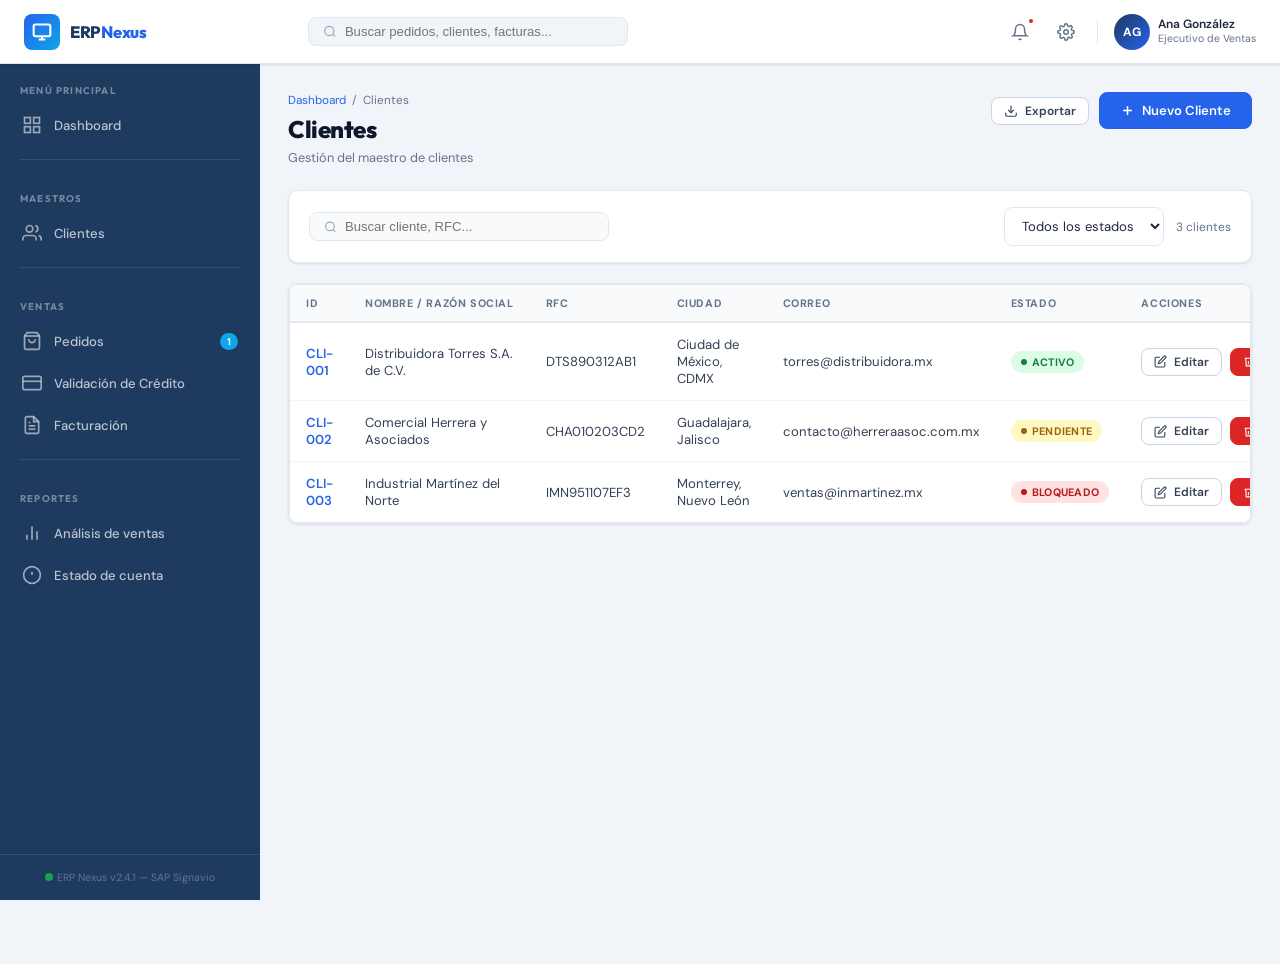
==== clientes.html @ 7e5f54ed "first commit" ====
<!DOCTYPE html>
<html lang="es">
<head>
  <meta charset="UTF-8">
  <meta name="viewport" content="width=device-width, initial-scale=1.0">
  <title>ERP Nexus — Clientes</title>
  <link rel="stylesheet" href="css/styles.css">
</head>
<body>

<div id="layout-wrapper">
  <!-- Navbar y Sidebar via components.js -->

  <main class="erp-content fade-in">

    <!-- ══════════════════════════════════════════
         LISTA DE CLIENTES
    ══════════════════════════════════════════ -->
    <div id="clientes-container">

      <div class="page-header">
        <div class="page-header-left">
          <div class="breadcrumb-trail">
            <a href="index.html">Dashboard</a> / <span>Clientes</span>
          </div>
          <h1 class="page-title">Clientes</h1>
          <p class="page-subtitle">Gestión del maestro de clientes</p>
        </div>
        <div style="display:flex; gap:10px; align-items:center">
          <button class="btn btn-secondary btn-sm">
            <svg width="14" height="14" viewBox="0 0 24 24" fill="none" stroke="currentColor" stroke-width="2">
              <path d="M21 15v4a2 2 0 0 1-2 2H5a2 2 0 0 1-2-2v-4"/><polyline points="7 10 12 15 17 10"/><line x1="12" y1="15" x2="12" y2="3"/>
            </svg>
            Exportar
          </button>
          <button class="btn btn-primary" onclick="mostrarFormNuevo()">
            <svg width="15" height="15" viewBox="0 0 24 24" fill="none" stroke="currentColor" stroke-width="2.5">
              <line x1="12" y1="5" x2="12" y2="19"/><line x1="5" y1="12" x2="19" y2="12"/>
            </svg>
            Nuevo Cliente
          </button>
        </div>
      </div>

      <!-- Filtros rápidos -->
      <div class="erp-card" style="margin-bottom:20px">
        <div class="erp-card-body" style="padding:16px 20px; display:flex; gap:12px; align-items:center; flex-wrap:wrap">
          <div style="flex:1; min-width:180px">
            <div class="navbar-search" style="max-width:300px; background:var(--neutral-50)">
              <svg width="14" height="14" viewBox="0 0 24 24" fill="none" stroke="#94a3b8" stroke-width="2">
                <circle cx="11" cy="11" r="8"/><line x1="21" y1="21" x2="16.65" y2="16.65"/>
              </svg>
              <input type="text" placeholder="Buscar cliente, RFC..." id="buscar-cliente" oninput="filtrarClientes()">
            </div>
          </div>
          <select class="form-select" style="width:auto; min-width:140px" id="filtro-estado-cli" onchange="filtrarClientes()">
            <option value="">Todos los estados</option>
            <option value="activo">Activo</option>
            <option value="pendiente">Pendiente</option>
            <option value="bloqueado">Bloqueado</option>
          </select>
          <div style="margin-left:auto; display:flex; gap:8px; align-items:center">
            <span class="text-muted text-sm" id="cli-count">3 clientes</span>
          </div>
        </div>
      </div>

      <!-- Tabla de clientes -->
      <div class="erp-card">
        <div class="erp-table-wrapper">
          <table class="erp-table">
            <thead>
              <tr>
                <th>ID</th>
                <th>Nombre / Razón Social</th>
                <th>RFC</th>
                <th>Ciudad</th>
                <th>Correo</th>
                <th>Estado</th>
                <th>Acciones</th>
              </tr>
            </thead>
            <tbody id="clientes-tbody">
              <!-- Dinámico -->
            </tbody>
          </table>
        </div>
      </div>
    </div>

    <!-- ══════════════════════════════════════════
         FORMULARIO CLIENTE (oculto por defecto)
    ══════════════════════════════════════════ -->
    <div id="form-container" style="display:none">

      <div class="page-header">
        <div class="page-header-left">
          <div class="breadcrumb-trail">
            <a href="index.html">Dashboard</a> /
            <a href="#" onclick="ocultarForm()">Clientes</a> /
            <span id="form-cliente-titulo">Nuevo Cliente</span>
          </div>
          <h1 class="page-title" id="form-cliente-titulo-h1">Nuevo Cliente</h1>
        </div>
        <button class="btn btn-secondary" onclick="ocultarForm()">
          <svg width="14" height="14" viewBox="0 0 24 24" fill="none" stroke="currentColor" stroke-width="2">
            <line x1="19" y1="12" x2="5" y2="12"/><polyline points="12 19 5 12 12 5"/>
          </svg>
          Volver a lista
        </button>
      </div>

      <form id="form-cliente" novalidate>

        <!-- Tabs -->
        <div data-tab-group>
          <div class="erp-tabs">
            <button type="button" class="erp-tab active" data-tab-target="tab-general">
              <svg width="14" height="14" viewBox="0 0 24 24" fill="none" stroke="currentColor" stroke-width="2">
                <path d="M20 21v-2a4 4 0 0 0-4-4H8a4 4 0 0 0-4 4v2"/><circle cx="12" cy="7" r="4"/>
              </svg>
              Datos Generales
            </button>
            <button type="button" class="erp-tab" data-tab-target="tab-pago">
              <svg width="14" height="14" viewBox="0 0 24 24" fill="none" stroke="currentColor" stroke-width="2">
                <rect x="1" y="4" width="22" height="16" rx="2"/><line x1="1" y1="10" x2="23" y2="10"/>
              </svg>
              Datos de Pago
            </button>
            <button type="button" class="erp-tab" data-tab-target="tab-envio">
              <svg width="14" height="14" viewBox="0 0 24 24" fill="none" stroke="currentColor" stroke-width="2">
                <rect x="1" y="3" width="15" height="13"/><polygon points="16 8 20 8 23 11 23 16 16 16 16 8"/>
                <circle cx="5.5" cy="18.5" r="2.5"/><circle cx="18.5" cy="18.5" r="2.5"/>
              </svg>
              Datos de Envío
            </button>
          </div>

          <!-- Tab 1: Datos Generales -->
          <div id="tab-general" class="tab-content active">
            <div class="erp-card">
              <div class="erp-card-header">
                <div class="erp-card-title">
                  <div class="card-icon" style="background:var(--primary-light)">
                    <svg width="15" height="15" viewBox="0 0 24 24" fill="none" stroke="var(--primary-mid)" stroke-width="2">
                      <path d="M20 21v-2a4 4 0 0 0-4-4H8a4 4 0 0 0-4 4v2"/><circle cx="12" cy="7" r="4"/>
                    </svg>
                  </div>
                  Información General
                </div>
                <!-- Badge de estado del cliente (sólo lectura) -->
                <div style="display:flex; align-items:center; gap:10px">
                  <span class="text-muted text-sm">Estado del cliente:</span>
                  <span id="cli-estado-badge"><span class="badge badge-pendiente">Pendiente</span></span>
                </div>
              </div>
              <div class="erp-card-body">

                <div class="form-section">
                  <div class="form-section-title">Identificación</div>
                  <div class="form-grid form-grid-4">
                    <div class="form-group">
                      <label>ID Cliente</label>
                      <input type="text" id="cli-id" class="form-control" readonly>
                      <input type="hidden" id="cli-estado" value="pendiente">
                    </div>
                    <div class="form-group col-span-2">
                      <label>Nombre / Razón Social <span class="required">*</span></label>
                      <input type="text" id="cli-nombre" class="form-control" required placeholder="Ej. Distribuidora Torres S.A. de C.V.">
                      <div class="invalid-feedback">Campo obligatorio</div>
                    </div>
                    <div class="form-group">
                      <label>RFC <span class="required">*</span></label>
                      <input type="text" id="cli-rfc" class="form-control" required placeholder="Ej. DTS890312AB1" maxlength="13" style="text-transform:uppercase">
                      <div class="invalid-feedback">RFC inválido</div>
                    </div>
                  </div>
                </div>

                <div class="form-section">
                  <div class="form-section-title">Contacto</div>
                  <div class="form-grid form-grid-3">
                    <div class="form-group">
                      <label>Correo electrónico <span class="required">*</span></label>
                      <input type="email" id="cli-email" class="form-control" required placeholder="contacto@empresa.com">
                      <div class="invalid-feedback">Correo inválido</div>
                    </div>
                    <div class="form-group">
                      <label>Teléfono</label>
                      <input type="tel" id="cli-tel" class="form-control" placeholder="55 1234 5678">
                    </div>
                    <div class="form-group">
                      <label>País</label>
                      <select id="cli-pais" class="form-select">
                        <option value="México">México</option>
                        <option value="Estados Unidos">Estados Unidos</option>
                        <option value="Canadá">Canadá</option>
                      </select>
                    </div>
                  </div>
                </div>

                <div class="form-section">
                  <div class="form-section-title">Dirección fiscal</div>
                  <div class="form-grid form-grid-4">
                    <div class="form-group col-span-2">
                      <label>Calle y número <span class="required">*</span></label>
                      <input type="text" id="cli-direccion" class="form-control" required placeholder="Av. Insurgentes Sur 1234">
                    </div>
                    <div class="form-group">
                      <label>Ciudad <span class="required">*</span></label>
                      <input type="text" id="cli-ciudad" class="form-control" required placeholder="Ciudad de México">
                    </div>
                    <div class="form-group">
                      <label>Estado</label>
                      <input type="text" id="cli-estado-dir" class="form-control" placeholder="CDMX">
                    </div>
                    <div class="form-group">
                      <label>Código Postal</label>
                      <input type="text" id="cli-cp" class="form-control" placeholder="03810" maxlength="5">
                    </div>
                  </div>
                </div>

                <!-- Campo estado del cliente readonly con nota informativa -->
                <div class="alert alert-info">
                  <svg width="16" height="16" viewBox="0 0 24 24" fill="none" stroke="currentColor" stroke-width="2" style="flex-shrink:0">
                    <circle cx="12" cy="12" r="10"/><line x1="12" y1="8" x2="12" y2="12"/><line x1="12" y1="16" x2="12.01" y2="16"/>
                  </svg>
                  El <strong>Estado del cliente</strong> es asignado automáticamente por el sistema y no puede modificarse manualmente.
                  Los estados posibles son: <strong>Activo</strong>, <strong>Pendiente</strong> y <strong>Bloqueado</strong>.
                </div>

              </div>
              <div class="erp-card-footer">
                <button type="button" class="btn btn-secondary" onclick="ocultarForm()">
                  <svg width="14" height="14" viewBox="0 0 24 24" fill="none" stroke="currentColor" stroke-width="2">
                    <line x1="18" y1="6" x2="6" y2="18"/><line x1="6" y1="6" x2="18" y2="18"/>
                  </svg>
                  Cancelar
                </button>
                <button type="button" class="btn btn-primary" onclick="guardarCliente()">
                  <svg width="14" height="14" viewBox="0 0 24 24" fill="none" stroke="currentColor" stroke-width="2">
                    <path d="M19 21H5a2 2 0 0 1-2-2V5a2 2 0 0 1 2-2h11l5 5v11a2 2 0 0 1-2 2z"/>
                    <polyline points="17 21 17 13 7 13 7 21"/><polyline points="7 3 7 8 15 8"/>
                  </svg>
                  Guardar
                </button>
              </div>
            </div>
          </div>

          <!-- Tab 2: Datos de Pago -->
          <div id="tab-pago" class="tab-content">
            <div class="erp-card">
              <div class="erp-card-header">
                <div class="erp-card-title">
                  <div class="card-icon" style="background:#dbeafe">
                    <svg width="15" height="15" viewBox="0 0 24 24" fill="none" stroke="var(--primary-mid)" stroke-width="2">
                      <rect x="1" y="4" width="22" height="16" rx="2"/><line x1="1" y1="10" x2="23" y2="10"/>
                    </svg>
                  </div>
                  Información de Pago
                </div>
              </div>
              <div class="erp-card-body">
                <div class="form-section">
                  <div class="form-section-title">Método de pago</div>
                  <div class="form-grid form-grid-3">
                    <div class="form-group">
                      <label>Método de pago</label>
                      <select id="cli-metodo" class="form-select">
                        <option value="">-- Seleccionar --</option>
                        <option value="Transferencia bancaria">Transferencia bancaria</option>
                        <option value="Cheque">Cheque</option>
                        <option value="Efectivo">Efectivo</option>
                        <option value="Domiciliación">Domiciliación</option>
                        <option value="Tarjeta de crédito">Tarjeta de crédito</option>
                      </select>
                    </div>
                    <div class="form-group">
                      <label>Condiciones de pago</label>
                      <select id="cli-condpago" class="form-select">
                        <option value="">-- Seleccionar --</option>
                        <option value="Contado">Contado</option>
                        <option value="15 días neto">15 días neto</option>
                        <option value="30 días neto">30 días neto</option>
                        <option value="45 días neto">45 días neto</option>
                        <option value="60 días neto">60 días neto</option>
                      </select>
                    </div>
                    <div class="form-group">
                      <label>Moneda</label>
                      <select id="cli-moneda" class="form-select">
                        <option value="MXN">MXN — Peso Mexicano</option>
                        <option value="USD">USD — Dólar Americano</option>
                        <option value="EUR">EUR — Euro</option>
                      </select>
                    </div>
                  </div>
                </div>
                <div class="form-section">
                  <div class="form-section-title">Datos bancarios</div>
                  <div class="form-grid form-grid-3">
                    <div class="form-group">
                      <label>Banco</label>
                      <select id="cli-banco" class="form-select">
                        <option value="">-- Seleccionar banco --</option>
                        <option value="BBVA México">BBVA México</option>
                        <option value="Santander">Santander</option>
                        <option value="Banamex">Banamex</option>
                        <option value="Banorte">Banorte</option>
                        <option value="HSBC">HSBC</option>
                        <option value="Inbursa">Inbursa</option>
                      </select>
                    </div>
                    <div class="form-group">
                      <label>Número de cuenta</label>
                      <input type="text" id="cli-cuenta" class="form-control" placeholder="0411234567" maxlength="18">
                    </div>
                    <div class="form-group">
                      <label>CLABE interbancaria</label>
                      <input type="text" id="cli-clabe" class="form-control" placeholder="012180004112345678" maxlength="18">
                    </div>
                  </div>
                </div>
              </div>
              <div class="erp-card-footer">
                <button type="button" class="btn btn-secondary" onclick="ocultarForm()">Cancelar</button>
                <button type="button" class="btn btn-primary" onclick="guardarCliente()">
                  <svg width="14" height="14" viewBox="0 0 24 24" fill="none" stroke="currentColor" stroke-width="2">
                    <path d="M19 21H5a2 2 0 0 1-2-2V5a2 2 0 0 1 2-2h11l5 5v11a2 2 0 0 1-2 2z"/>
                    <polyline points="17 21 17 13 7 13 7 21"/><polyline points="7 3 7 8 15 8"/>
                  </svg>
                  Guardar
                </button>
              </div>
            </div>
          </div>

          <!-- Tab 3: Datos de Envío -->
          <div id="tab-envio" class="tab-content">
            <div class="erp-card">
              <div class="erp-card-header">
                <div class="erp-card-title">
                  <div class="card-icon" style="background:#ccfbf1">
                    <svg width="15" height="15" viewBox="0 0 24 24" fill="none" stroke="var(--accent-teal)" stroke-width="2">
                      <rect x="1" y="3" width="15" height="13"/><polygon points="16 8 20 8 23 11 23 16 16 16 16 8"/>
                      <circle cx="5.5" cy="18.5" r="2.5"/><circle cx="18.5" cy="18.5" r="2.5"/>
                    </svg>
                  </div>
                  Información de Envío y Entrega
                </div>
              </div>
              <div class="erp-card-body">
                <div class="form-section">
                  <div class="form-section-title">Dirección de entrega</div>
                  <div class="form-grid form-grid-3">
                    <div class="form-group col-span-3">
                      <label>Dirección de envío</label>
                      <input type="text" id="cli-dir-envio" class="form-control" placeholder="Av. Insurgentes Sur 1234, Piso 3">
                    </div>
                    <div class="form-group">
                      <label>Contacto de entrega</label>
                      <input type="text" id="cli-contacto-envio" class="form-control" placeholder="Nombre del responsable">
                    </div>
                    <div class="form-group">
                      <label>Teléfono de entrega</label>
                      <input type="tel" id="cli-tel-envio" class="form-control" placeholder="55 9876 5432">
                    </div>
                    <div class="form-group">
                      <label>Horario de entrega</label>
                      <input type="text" id="cli-horario" class="form-control" placeholder="09:00 – 18:00">
                    </div>
                    <div class="form-group col-span-3">
                      <label>Observaciones especiales</label>
                      <textarea id="cli-obs" class="form-control" rows="3" placeholder="Instrucciones de acceso, restricciones, etc."></textarea>
                    </div>
                  </div>
                </div>
              </div>
              <div class="erp-card-footer">
                <button type="button" class="btn btn-secondary" onclick="ocultarForm()">Cancelar</button>
                <button type="button" class="btn btn-primary" onclick="guardarCliente()">
                  <svg width="14" height="14" viewBox="0 0 24 24" fill="none" stroke="currentColor" stroke-width="2">
                    <path d="M19 21H5a2 2 0 0 1-2-2V5a2 2 0 0 1 2-2h11l5 5v11a2 2 0 0 1-2 2z"/>
                    <polyline points="17 21 17 13 7 13 7 21"/><polyline points="7 3 7 8 15 8"/>
                  </svg>
                  Guardar
                </button>
              </div>
            </div>
          </div>
        </div><!-- /tab-group -->

      </form>
    </div>

  </main>
</div>

<!-- ══════════════════════════════════════
     MODAL: Confirmar eliminación
══════════════════════════════════════ -->
<div id="modal-eliminar-cliente" class="modal-overlay">
  <div class="modal-box">
    <div class="modal-header">
      <div class="modal-icon modal-icon-danger">🗑️</div>
      <div>
        <div class="modal-title">Eliminar cliente</div>
        <div class="modal-subtitle">Esta acción no se puede deshacer</div>
      </div>
    </div>
    <div class="modal-body">
      ¿Estás seguro de que deseas eliminar este cliente? Se perderán todos sus datos.
    </div>
    <div class="modal-footer">
      <button class="btn btn-secondary" onclick="closeModal('modal-eliminar-cliente')">Cancelar</button>
      <button class="btn btn-danger" onclick="ejecutarEliminarCliente()">Eliminar</button>
    </div>
  </div>
</div>

<script src="js/app.js"></script>
<script src="js/components.js"></script>
<script>
  let clienteParaEliminar = null;

  function mostrarFormNuevo() {
    ERP.clienteActivo = null;
    ERP.modoEdicion = false;
    limpiarFormCliente();
    document.getElementById('clientes-container').style.display = 'none';
    document.getElementById('form-container').style.display = '';
    document.getElementById('form-cliente-titulo').textContent = 'Nuevo Cliente';
    document.getElementById('form-cliente-titulo-h1').textContent = 'Nuevo Cliente';
    // Asignar ID nuevo
    const idEl = document.getElementById('cli-id');
    if (idEl) idEl.value = genFolio('CLI', ERP.clientes, 'id');
  }

  function ocultarForm() {
    document.getElementById('form-container').style.display = 'none';
    document.getElementById('clientes-container').style.display = '';
    renderTablaClientes();
  }

  // Override: editarCliente abre el form local
  const _editarClienteOrig = editarCliente;
  window.editarCliente = function(id) {
    const c = ERP.clientes.find(x => x.id === id);
    if (!c) return;
    ERP.clienteActivo = c;
    ERP.modoEdicion = true;
    llenarFormCliente(c);
    document.getElementById('clientes-container').style.display = 'none';
    document.getElementById('form-container').style.display = '';
    document.getElementById('form-cliente-titulo').textContent = 'Editar: ' + c.nombre.split(' ')[0];
    document.getElementById('form-cliente-titulo-h1').textContent = 'Editar Cliente';
  };

  function confirmarEliminarCliente(id) {
    clienteParaEliminar = id;
    openModal('modal-eliminar-cliente');
  }

  function ejecutarEliminarCliente() {
    ERP.clientes = ERP.clientes.filter(c => c.id !== clienteParaEliminar);
    saveState();
    closeModal('modal-eliminar-cliente');
    renderTablaClientes();
    mostrarToast('Cliente eliminado', 'danger');
  }

  function filtrarClientes() {
    const query  = document.getElementById('buscar-cliente')?.value.toLowerCase() || '';
    const estado = document.getElementById('filtro-estado-cli')?.value || '';
    const rows   = document.querySelectorAll('#clientes-tbody tr');
    let count = 0;
    rows.forEach(row => {
      const txt = row.textContent.toLowerCase();
      const visible = (!query || txt.includes(query)) &&
                      (!estado || txt.includes(estado));
      row.style.display = visible ? '' : 'none';
      if (visible) count++;
    });
    const counter = document.getElementById('cli-count');
    if (counter) counter.textContent = `${count} cliente${count !== 1 ? 's' : ''}`;
  }

  // Guardar también actualiza el formulario
  const _guardarClienteOrig = guardarCliente;
  window.guardarCliente = function() {
    _guardarClienteOrig();
    // Mostrar lista después de guardar
    setTimeout(ocultarForm, 200);
  };

  // Verificar si hay un cliente para cargar
  document.addEventListener('DOMContentLoaded', () => {
    const id = sessionStorage.getItem('erp_cliente_editar');
    if (id) {
      sessionStorage.removeItem('erp_cliente_editar');
      window.editarCliente(id);
    }
    const params = new URLSearchParams(window.location.search);
    if (params.get('mode') === 'new') mostrarFormNuevo();
  });
</script>
</body>
</html>
---- css/styles.css ----
/* ============================================================
   ERP NEXUS — Hoja de estilos principal
   Paleta: Azul índigo profundo + blancos + grises platinum
   Fuentes: Outfit (display) + DM Sans (body)
   ============================================================ */

@import url('https://fonts.googleapis.com/css2?family=Outfit:wght@300;400;500;600;700;800&family=DM+Sans:ital,wght@0,300;0,400;0,500;0,600;1,400&display=swap');

/* ── Variables globales ── */
:root {
  --primary:        #1E3A5F;   /* Azul marino profundo */
  --primary-mid:    #2563EB;   /* Azul eléctrico */
  --primary-light:  #EFF6FF;   /* Azul hielo */
  --accent:         #0EA5E9;   /* Cian brillante */
  --accent-teal:    #0D9488;   /* Verde-teal acciones */
  --success:        #16A34A;
  --warning:        #D97706;
  --danger:         #DC2626;
  --neutral-50:     #F8FAFC;
  --neutral-100:    #F1F5F9;
  --neutral-200:    #E2E8F0;
  --neutral-300:    #CBD5E1;
  --neutral-400:    #94A3B8;
  --neutral-500:    #64748B;
  --neutral-600:    #475569;
  --neutral-700:    #334155;
  --neutral-800:    #1E293B;
  --neutral-900:    #0F172A;
  --sidebar-width:  260px;
  --navbar-height:  64px;
  --border-radius:  10px;
  --shadow-sm:      0 1px 3px rgba(0,0,0,.08), 0 1px 2px rgba(0,0,0,.05);
  --shadow-md:      0 4px 16px rgba(30,58,95,.10);
  --shadow-lg:      0 10px 40px rgba(30,58,95,.16);
  --transition:     all .2s cubic-bezier(.4,0,.2,1);
}

/* ── Reset / Base ── */
*, *::before, *::after { box-sizing: border-box; margin: 0; padding: 0; }

html { font-size: 15px; scroll-behavior: smooth; }

body {
  font-family: 'DM Sans', sans-serif;
  background: var(--neutral-100);
  color: var(--neutral-800);
  min-height: 100vh;
  overflow-x: hidden;
}

/* ── Tipografía ── */
h1,h2,h3,h4,h5,h6 { font-family: 'Outfit', sans-serif; font-weight: 600; line-height: 1.3; }
.display-font { font-family: 'Outfit', sans-serif; }

/* ══════════════════════════════════════
   LAYOUT: SIDEBAR + NAVBAR + CONTENT
══════════════════════════════════════ */

/* Navbar superior */
.erp-navbar {
  position: fixed;
  top: 0; left: 0; right: 0;
  height: var(--navbar-height);
  background: #fff;
  border-bottom: 1px solid var(--neutral-200);
  display: flex;
  align-items: center;
  padding: 0 24px;
  z-index: 1000;
  box-shadow: var(--shadow-sm);
}

.erp-navbar .brand {
  display: flex;
  align-items: center;
  gap: 10px;
  width: var(--sidebar-width);
  flex-shrink: 0;
}

.erp-navbar .brand-icon {
  width: 36px; height: 36px;
  background: linear-gradient(135deg, var(--primary-mid), var(--accent));
  border-radius: 8px;
  display: flex; align-items: center; justify-content: center;
  color: #fff;
  font-size: 18px;
}

.erp-navbar .brand-name {
  font-family: 'Outfit', sans-serif;
  font-weight: 800;
  font-size: 1.1rem;
  color: var(--primary);
  letter-spacing: -.3px;
}

.erp-navbar .brand-name span { color: var(--primary-mid); }

.navbar-center {
  flex: 1;
  display: flex;
  align-items: center;
  gap: 8px;
  padding: 0 24px;
}

.navbar-search {
  display: flex;
  align-items: center;
  background: var(--neutral-100);
  border: 1px solid var(--neutral-200);
  border-radius: 8px;
  padding: 6px 14px;
  gap: 8px;
  max-width: 320px;
  width: 100%;
  transition: var(--transition);
}

.navbar-search:focus-within {
  border-color: var(--primary-mid);
  background: #fff;
  box-shadow: 0 0 0 3px rgba(37,99,235,.1);
}

.navbar-search input {
  border: none; background: transparent; outline: none;
  font-size: .875rem; color: var(--neutral-700);
  width: 100%;
}

.navbar-right {
  display: flex;
  align-items: center;
  gap: 8px;
  margin-left: auto;
}

.nav-icon-btn {
  width: 38px; height: 38px;
  border: none; background: transparent;
  border-radius: 8px;
  display: flex; align-items: center; justify-content: center;
  color: var(--neutral-500);
  cursor: pointer;
  transition: var(--transition);
  position: relative;
}
.nav-icon-btn:hover { background: var(--neutral-100); color: var(--primary-mid); }

.nav-badge {
  position: absolute;
  top: 4px; right: 4px;
  width: 8px; height: 8px;
  background: var(--danger);
  border-radius: 50%;
  border: 2px solid #fff;
}

.user-avatar {
  width: 36px; height: 36px;
  background: linear-gradient(135deg, var(--primary), var(--primary-mid));
  border-radius: 50%;
  display: flex; align-items: center; justify-content: center;
  color: #fff;
  font-weight: 700;
  font-size: .8rem;
  cursor: pointer;
  margin-left: 4px;
}

.user-info { display: flex; flex-direction: column; line-height: 1.3; }
.user-info .user-name { font-weight: 600; font-size: .8rem; color: var(--neutral-800); }
.user-info .user-role { font-size: .7rem; color: var(--neutral-500); }

/* Sidebar */
.erp-sidebar {
  position: fixed;
  top: var(--navbar-height);
  left: 0;
  width: var(--sidebar-width);
  height: calc(100vh - var(--navbar-height));
  background: var(--primary);
  overflow-y: auto;
  overflow-x: hidden;
  z-index: 900;
  transition: var(--transition);
  display: flex;
  flex-direction: column;
}

.erp-sidebar::-webkit-scrollbar { width: 4px; }
.erp-sidebar::-webkit-scrollbar-track { background: transparent; }
.erp-sidebar::-webkit-scrollbar-thumb { background: rgba(255,255,255,.2); border-radius: 2px; }

.sidebar-section-title {
  font-family: 'Outfit', sans-serif;
  font-size: .65rem;
  font-weight: 700;
  text-transform: uppercase;
  letter-spacing: 1.2px;
  color: rgba(255,255,255,.4);
  padding: 20px 20px 8px;
}

.sidebar-nav { list-style: none; padding: 0 10px; }

.sidebar-nav li a {
  display: flex;
  align-items: center;
  gap: 12px;
  padding: 10px 12px;
  border-radius: 8px;
  color: rgba(255,255,255,.7);
  text-decoration: none;
  font-size: .875rem;
  font-weight: 500;
  transition: var(--transition);
  margin-bottom: 2px;
}

.sidebar-nav li a:hover {
  background: rgba(255,255,255,.1);
  color: #fff;
}

.sidebar-nav li a.active {
  background: rgba(255,255,255,.15);
  color: #fff;
  font-weight: 600;
}

.sidebar-nav li a .nav-icon {
  width: 20px; height: 20px;
  opacity: .8;
  flex-shrink: 0;
}

.sidebar-nav li a.active .nav-icon { opacity: 1; }

.sidebar-badge {
  margin-left: auto;
  background: var(--accent);
  color: #fff;
  font-size: .65rem;
  font-weight: 700;
  padding: 2px 7px;
  border-radius: 20px;
}

.sidebar-divider {
  height: 1px;
  background: rgba(255,255,255,.1);
  margin: 12px 20px;
}

.sidebar-footer {
  margin-top: auto;
  padding: 16px;
  border-top: 1px solid rgba(255,255,255,.1);
}

.sidebar-footer .version {
  font-size: .7rem;
  color: rgba(255,255,255,.3);
  text-align: center;
}

/* Contenido principal */
.erp-content {
  margin-left: var(--sidebar-width);
  margin-top: var(--navbar-height);
  min-height: calc(100vh - var(--navbar-height));
  padding: 28px;
  transition: var(--transition);
}

/* ══════════════════════════════════════
   COMPONENTES: CARDS
══════════════════════════════════════ */

.erp-card {
  background: #fff;
  border-radius: var(--border-radius);
  box-shadow: var(--shadow-sm);
  border: 1px solid var(--neutral-200);
  overflow: hidden;
}

.erp-card-header {
  padding: 18px 24px;
  border-bottom: 1px solid var(--neutral-100);
  display: flex;
  align-items: center;
  justify-content: space-between;
  gap: 12px;
}

.erp-card-title {
  font-family: 'Outfit', sans-serif;
  font-size: 1rem;
  font-weight: 700;
  color: var(--neutral-800);
  display: flex;
  align-items: center;
  gap: 10px;
}

.erp-card-title .card-icon {
  width: 32px; height: 32px;
  border-radius: 8px;
  display: flex; align-items: center; justify-content: center;
  font-size: 15px;
}

.erp-card-body { padding: 24px; }
.erp-card-footer {
  padding: 16px 24px;
  border-top: 1px solid var(--neutral-100);
  display: flex;
  align-items: center;
  justify-content: flex-end;
  gap: 10px;
  background: var(--neutral-50);
}

/* ══════════════════════════════════════
   COMPONENTES: PAGE HEADER
══════════════════════════════════════ */

.page-header {
  margin-bottom: 24px;
  display: flex;
  align-items: flex-start;
  justify-content: space-between;
  gap: 16px;
  flex-wrap: wrap;
}

.page-header-left .breadcrumb-trail {
  display: flex;
  align-items: center;
  gap: 6px;
  font-size: .78rem;
  color: var(--neutral-500);
  margin-bottom: 6px;
}

.page-header-left .breadcrumb-trail a {
  color: var(--primary-mid);
  text-decoration: none;
}

.page-header-left .breadcrumb-trail a:hover { text-decoration: underline; }

.page-title {
  font-family: 'Outfit', sans-serif;
  font-size: 1.6rem;
  font-weight: 800;
  color: var(--neutral-900);
  letter-spacing: -.5px;
}

.page-subtitle {
  font-size: .85rem;
  color: var(--neutral-500);
  margin-top: 4px;
}

/* ══════════════════════════════════════
   COMPONENTES: FORMULARIOS
══════════════════════════════════════ */

.form-section {
  margin-bottom: 28px;
}

.form-section-title {
  font-family: 'Outfit', sans-serif;
  font-size: .85rem;
  font-weight: 700;
  text-transform: uppercase;
  letter-spacing: .8px;
  color: var(--neutral-500);
  padding-bottom: 10px;
  border-bottom: 2px solid var(--neutral-100);
  margin-bottom: 18px;
  display: flex;
  align-items: center;
  gap: 8px;
}

.form-section-title::before {
  content: '';
  width: 3px; height: 14px;
  background: var(--primary-mid);
  border-radius: 2px;
}

.form-grid {
  display: grid;
  grid-template-columns: repeat(auto-fill, minmax(220px, 1fr));
  gap: 16px;
}

.form-grid-3 { grid-template-columns: repeat(3, 1fr); }
.form-grid-2 { grid-template-columns: repeat(2, 1fr); }
.form-grid-4 { grid-template-columns: repeat(4, 1fr); }

.form-group { display: flex; flex-direction: column; gap: 5px; }

.form-group label {
  font-size: .78rem;
  font-weight: 600;
  color: var(--neutral-600);
  letter-spacing: .2px;
}

.form-group label .required { color: var(--danger); margin-left: 2px; }

.form-control, .form-select {
  border: 1.5px solid var(--neutral-200);
  border-radius: 8px;
  padding: 9px 13px;
  font-size: .875rem;
  color: var(--neutral-800);
  font-family: 'DM Sans', sans-serif;
  background: #fff;
  transition: var(--transition);
  outline: none;
  width: 100%;
}

.form-control:focus, .form-select:focus {
  border-color: var(--primary-mid);
  box-shadow: 0 0 0 3px rgba(37,99,235,.1);
}

.form-control:disabled, .form-select:disabled,
.form-control[readonly], .form-select[readonly] {
  background: var(--neutral-50);
  color: var(--neutral-500);
  cursor: not-allowed;
  border-color: var(--neutral-200);
}

.form-control.is-invalid { border-color: var(--danger); }
.form-control.is-valid { border-color: var(--success); }

.invalid-feedback {
  font-size: .75rem;
  color: var(--danger);
  display: none;
}

.was-validated .form-control:invalid ~ .invalid-feedback { display: block; }
.form-control.is-invalid ~ .invalid-feedback { display: block; }

/* ══════════════════════════════════════
   COMPONENTES: BOTONES
══════════════════════════════════════ */

.btn {
  display: inline-flex;
  align-items: center;
  gap: 7px;
  padding: 9px 20px;
  border-radius: 8px;
  font-family: 'DM Sans', sans-serif;
  font-size: .875rem;
  font-weight: 600;
  cursor: pointer;
  border: 1.5px solid transparent;
  transition: var(--transition);
  white-space: nowrap;
  text-decoration: none;
}

.btn:disabled {
  opacity: .45;
  cursor: not-allowed;
  pointer-events: none;
}

.btn-primary {
  background: var(--primary-mid);
  color: #fff;
  border-color: var(--primary-mid);
}
.btn-primary:hover { background: #1d4ed8; border-color: #1d4ed8; transform: translateY(-1px); box-shadow: 0 4px 12px rgba(37,99,235,.3); }

.btn-secondary {
  background: #fff;
  color: var(--neutral-700);
  border-color: var(--neutral-300);
}
.btn-secondary:hover { background: var(--neutral-50); border-color: var(--neutral-400); }

.btn-success {
  background: var(--success);
  color: #fff;
  border-color: var(--success);
}
.btn-success:hover { background: #15803d; border-color: #15803d; transform: translateY(-1px); box-shadow: 0 4px 12px rgba(22,163,74,.3); }

.btn-warning {
  background: var(--warning);
  color: #fff;
  border-color: var(--warning);
}
.btn-warning:hover { background: #b45309; border-color: #b45309; }

.btn-danger {
  background: var(--danger);
  color: #fff;
  border-color: var(--danger);
}
.btn-danger:hover { background: #b91c1c; }

.btn-teal {
  background: var(--accent-teal);
  color: #fff;
  border-color: var(--accent-teal);
}
.btn-teal:hover { background: #0f766e; border-color: #0f766e; transform: translateY(-1px); box-shadow: 0 4px 12px rgba(13,148,136,.3); }

.btn-sm { padding: 5px 12px; font-size: .8rem; }
.btn-lg { padding: 12px 28px; font-size: 1rem; }
.btn-icon { width: 36px; height: 36px; padding: 0; justify-content: center; }

/* ══════════════════════════════════════
   COMPONENTES: BADGES
══════════════════════════════════════ */

.badge {
  display: inline-flex;
  align-items: center;
  gap: 5px;
  padding: 4px 10px;
  border-radius: 20px;
  font-size: .72rem;
  font-weight: 700;
  letter-spacing: .3px;
  text-transform: uppercase;
  white-space: nowrap;
}

.badge::before {
  content: '';
  width: 6px; height: 6px;
  border-radius: 50%;
  background: currentColor;
}

.badge-activo    { background: #dcfce7; color: #15803d; }
.badge-pendiente { background: #fef9c3; color: #a16207; }
.badge-bloqueado { background: #fee2e2; color: #b91c1c; }
.badge-info      { background: #dbeafe; color: #1d4ed8; }
.badge-neutral   { background: var(--neutral-100); color: var(--neutral-600); }
.badge-teal      { background: #ccfbf1; color: #0f766e; }
.badge-warning   { background: #ffedd5; color: #c2410c; }

/* Badges de estado de pedido */
.badge-validacion-cliente   { background: #ede9fe; color: #6d28d9; }
.badge-validacion-credito   { background: #dbeafe; color: #1d4ed8; }
.badge-confirmar-pedido     { background: #d1fae5; color: #065f46; }
.badge-recibido             { background: #ccfbf1; color: #0f766e; }
.badge-empaquetado          { background: #fef3c7; color: #92400e; }
.badge-enviado              { background: #dbeafe; color: #1e40af; }
.badge-facturado            { background: #f3e8ff; color: #7c3aed; }
.badge-creada               { background: #d1fae5; color: #065f46; }

/* ══════════════════════════════════════
   COMPONENTES: TABS
══════════════════════════════════════ */

.erp-tabs {
  display: flex;
  border-bottom: 2px solid var(--neutral-200);
  margin-bottom: 24px;
  gap: 4px;
}

.erp-tab {
  padding: 10px 20px;
  font-size: .875rem;
  font-weight: 600;
  color: var(--neutral-500);
  cursor: pointer;
  border: none;
  background: transparent;
  border-bottom: 3px solid transparent;
  margin-bottom: -2px;
  transition: var(--transition);
  display: flex;
  align-items: center;
  gap: 7px;
  border-radius: 6px 6px 0 0;
}

.erp-tab:hover { color: var(--primary-mid); background: var(--primary-light); }

.erp-tab.active {
  color: var(--primary-mid);
  border-bottom-color: var(--primary-mid);
  background: var(--primary-light);
}

.tab-content { display: none; }
.tab-content.active { display: block; }

/* ══════════════════════════════════════
   COMPONENTES: TABLAS
══════════════════════════════════════ */

.erp-table-wrapper {
  overflow-x: auto;
  border-radius: 8px;
  border: 1px solid var(--neutral-200);
}

.erp-table {
  width: 100%;
  border-collapse: collapse;
  font-size: .875rem;
}

.erp-table thead th {
  background: var(--neutral-50);
  padding: 11px 16px;
  text-align: left;
  font-size: .72rem;
  font-weight: 700;
  text-transform: uppercase;
  letter-spacing: .6px;
  color: var(--neutral-500);
  border-bottom: 2px solid var(--neutral-200);
  white-space: nowrap;
}

.erp-table tbody td {
  padding: 13px 16px;
  border-bottom: 1px solid var(--neutral-100);
  color: var(--neutral-700);
  vertical-align: middle;
}

.erp-table tbody tr:last-child td { border-bottom: none; }

.erp-table tbody tr {
  transition: var(--transition);
}

.erp-table tbody tr:hover { background: var(--neutral-50); }

.erp-table tfoot td {
  padding: 11px 16px;
  font-weight: 700;
  background: var(--neutral-50);
  border-top: 2px solid var(--neutral-200);
  color: var(--neutral-800);
}

/* Input dentro de tabla */
.table-input {
  border: 1.5px solid var(--neutral-200);
  border-radius: 6px;
  padding: 6px 10px;
  font-size: .85rem;
  font-family: 'DM Sans', sans-serif;
  background: #fff;
  width: 100%;
  min-width: 80px;
  transition: var(--transition);
  outline: none;
}

.table-input:focus {
  border-color: var(--primary-mid);
  box-shadow: 0 0 0 2px rgba(37,99,235,.1);
}

/* ══════════════════════════════════════
   COMPONENTES: MODALES
══════════════════════════════════════ */

.modal-overlay {
  position: fixed;
  inset: 0;
  background: rgba(15,23,42,.6);
  backdrop-filter: blur(4px);
  display: none;
  align-items: center;
  justify-content: center;
  z-index: 2000;
  padding: 16px;
}

.modal-overlay.show {
  display: flex;
  animation: fadeInOverlay .2s ease;
}

@keyframes fadeInOverlay {
  from { opacity: 0; }
  to   { opacity: 1; }
}

.modal-box {
  background: #fff;
  border-radius: 14px;
  box-shadow: var(--shadow-lg);
  max-width: 500px;
  width: 100%;
  overflow: hidden;
  animation: slideUpModal .25s cubic-bezier(.34,1.56,.64,1);
}

@keyframes slideUpModal {
  from { transform: translateY(30px) scale(.95); opacity: 0; }
  to   { transform: translateY(0) scale(1); opacity: 1; }
}

.modal-header {
  padding: 20px 24px;
  border-bottom: 1px solid var(--neutral-100);
  display: flex;
  align-items: center;
  gap: 14px;
}

.modal-icon {
  width: 44px; height: 44px;
  border-radius: 12px;
  display: flex; align-items: center; justify-content: center;
  font-size: 22px;
  flex-shrink: 0;
}

.modal-icon-warning { background: #fef3c7; }
.modal-icon-success { background: #dcfce7; }
.modal-icon-info    { background: #dbeafe; }
.modal-icon-danger  { background: #fee2e2; }

.modal-title {
  font-family: 'Outfit', sans-serif;
  font-size: 1rem;
  font-weight: 700;
  color: var(--neutral-900);
}

.modal-subtitle {
  font-size: .8rem;
  color: var(--neutral-500);
  margin-top: 2px;
}

.modal-body {
  padding: 20px 24px;
  font-size: .875rem;
  color: var(--neutral-700);
  line-height: 1.6;
}

.modal-footer {
  padding: 16px 24px;
  border-top: 1px solid var(--neutral-100);
  display: flex;
  justify-content: flex-end;
  gap: 10px;
  background: var(--neutral-50);
}

/* ══════════════════════════════════════
   COMPONENTES: STAT CARDS (Dashboard)
══════════════════════════════════════ */

.stat-card {
  background: #fff;
  border-radius: var(--border-radius);
  padding: 22px;
  border: 1px solid var(--neutral-200);
  box-shadow: var(--shadow-sm);
  display: flex;
  align-items: flex-start;
  gap: 16px;
  transition: var(--transition);
}

.stat-card:hover { transform: translateY(-2px); box-shadow: var(--shadow-md); }

.stat-icon {
  width: 48px; height: 48px;
  border-radius: 12px;
  display: flex; align-items: center; justify-content: center;
  font-size: 22px;
  flex-shrink: 0;
}

.stat-icon-blue  { background: #dbeafe; }
.stat-icon-teal  { background: #ccfbf1; }
.stat-icon-amber { background: #fef3c7; }
.stat-icon-green { background: #dcfce7; }
.stat-icon-violet{ background: #ede9fe; }

.stat-info { flex: 1; }
.stat-label { font-size: .78rem; color: var(--neutral-500); font-weight: 500; }
.stat-value {
  font-family: 'Outfit', sans-serif;
  font-size: 1.6rem;
  font-weight: 800;
  color: var(--neutral-900);
  line-height: 1.2;
  margin: 2px 0;
}

.stat-change {
  font-size: .75rem;
  font-weight: 600;
}

.stat-change.up   { color: var(--success); }
.stat-change.down { color: var(--danger); }

/* ══════════════════════════════════════
   COMPONENTES: ALERTS / BANNERS
══════════════════════════════════════ */

.alert {
  border-radius: 8px;
  padding: 13px 16px;
  font-size: .875rem;
  display: flex;
  align-items: flex-start;
  gap: 10px;
  margin-bottom: 16px;
  border: 1px solid transparent;
}

.alert-info    { background: #dbeafe; color: #1e40af; border-color: #bfdbfe; }
.alert-warning { background: #fef3c7; color: #92400e; border-color: #fde68a; }
.alert-success { background: #dcfce7; color: #14532d; border-color: #bbf7d0; }
.alert-danger  { background: #fee2e2; color: #991b1b; border-color: #fecaca; }

/* ══════════════════════════════════════
   COMPONENTES: CRÉDITO / PROGRESS
══════════════════════════════════════ */

.credit-bar-wrapper {
  background: var(--neutral-200);
  border-radius: 6px;
  height: 10px;
  overflow: hidden;
  margin-top: 6px;
}

.credit-bar {
  height: 100%;
  border-radius: 6px;
  transition: width .6s cubic-bezier(.4,0,.2,1);
}

.credit-bar.safe    { background: linear-gradient(90deg, var(--success), #22c55e); }
.credit-bar.medium  { background: linear-gradient(90deg, var(--warning), #f59e0b); }
.credit-bar.danger  { background: linear-gradient(90deg, var(--danger), #ef4444); }

/* ══════════════════════════════════════
   DASHBOARD HOME
══════════════════════════════════════ */

.welcome-banner {
  background: linear-gradient(135deg, var(--primary) 0%, var(--primary-mid) 60%, var(--accent) 100%);
  border-radius: var(--border-radius);
  padding: 28px 32px;
  color: #fff;
  margin-bottom: 24px;
  position: relative;
  overflow: hidden;
}

.welcome-banner::after {
  content: '';
  position: absolute;
  right: -40px; top: -40px;
  width: 220px; height: 220px;
  border-radius: 50%;
  background: rgba(255,255,255,.06);
}

.welcome-banner::before {
  content: '';
  position: absolute;
  right: 60px; bottom: -60px;
  width: 160px; height: 160px;
  border-radius: 50%;
  background: rgba(255,255,255,.04);
}

.welcome-title {
  font-family: 'Outfit', sans-serif;
  font-size: 1.5rem;
  font-weight: 800;
  margin-bottom: 6px;
}

.welcome-subtitle { font-size: .9rem; opacity: .85; }

/* ══════════════════════════════════════
   UTILIDADES
══════════════════════════════════════ */

.text-muted  { color: var(--neutral-500) !important; }
.text-sm     { font-size: .8rem; }
.fw-bold     { font-weight: 700; }
.fw-semibold { font-weight: 600; }
.gap-2       { gap: 8px; }
.d-flex      { display: flex; }
.align-center{ align-items: center; }
.justify-end { justify-content: flex-end; }
.justify-between { justify-content: space-between; }
.w-100       { width: 100%; }
.mt-1 { margin-top: 4px; }
.mt-2 { margin-top: 8px; }
.mt-3 { margin-top: 12px; }
.mt-4 { margin-top: 16px; }
.mb-3 { margin-bottom: 12px; }
.mb-4 { margin-bottom: 16px; }
.ms-auto { margin-left: auto; }
.col-span-2  { grid-column: span 2; }
.col-span-3  { grid-column: span 3; }
.col-span-4  { grid-column: span 4; }

.separator {
  height: 1px;
  background: var(--neutral-200);
  margin: 20px 0;
}

/* ══════════════════════════════════════
   RESPONSIVE
══════════════════════════════════════ */

@media (max-width: 1024px) {
  .form-grid-4 { grid-template-columns: repeat(2, 1fr); }
  .form-grid-3 { grid-template-columns: repeat(2, 1fr); }
}

@media (max-width: 768px) {
  :root { --sidebar-width: 0px; }

  .erp-sidebar { transform: translateX(-260px); width: 260px; }
  .erp-sidebar.open { transform: translateX(0); --sidebar-width: 260px; }
  .erp-content { margin-left: 0; padding: 16px; }
  .erp-navbar .brand { width: auto; }

  .form-grid, .form-grid-2, .form-grid-3, .form-grid-4 {
    grid-template-columns: 1fr;
  }
  .col-span-2, .col-span-3, .col-span-4 { grid-column: span 1; }
  .page-header { flex-direction: column; }
  .erp-card-footer { flex-wrap: wrap; }
}

/* ══════════════════════════════════════
   ANIMACIONES MISC
══════════════════════════════════════ */

@keyframes fadeIn {
  from { opacity: 0; transform: translateY(8px); }
  to   { opacity: 1; transform: translateY(0); }
}

.fade-in { animation: fadeIn .3s ease forwards; }

@keyframes pulse-dot {
  0%, 100% { transform: scale(1); opacity: 1; }
  50%       { transform: scale(1.3); opacity: .7; }
}

.live-dot {
  width: 8px; height: 8px;
  background: var(--success);
  border-radius: 50%;
  display: inline-block;
  animation: pulse-dot 2s infinite;
}

/* Checkbox elegante */
.erp-checkbox {
  display: flex;
  align-items: flex-start;
  gap: 10px;
  cursor: pointer;
  padding: 14px 16px;
  border-radius: 8px;
  border: 1.5px solid var(--neutral-200);
  background: var(--neutral-50);
  transition: var(--transition);
}

.erp-checkbox:hover { border-color: var(--primary-mid); background: var(--primary-light); }

.erp-checkbox input[type="checkbox"] {
  width: 18px; height: 18px;
  accent-color: var(--primary-mid);
  margin-top: 1px;
  cursor: pointer;
  flex-shrink: 0;
}

.erp-checkbox.checked { border-color: var(--primary-mid); background: var(--primary-light); }

.erp-checkbox .checkbox-label {
  font-size: .875rem;
  font-weight: 600;
  color: var(--neutral-700);
  line-height: 1.4;
}

.erp-checkbox .checkbox-hint {
  font-size: .78rem;
  color: var(--neutral-500);
  margin-top: 2px;
}

/* Totales de factura */
.totals-table {
  width: 100%;
  max-width: 360px;
  margin-left: auto;
}

.totals-table tr td {
  padding: 8px 12px;
  font-size: .9rem;
  color: var(--neutral-600);
}

.totals-table tr td:last-child {
  text-align: right;
  font-weight: 600;
  color: var(--neutral-800);
}

.totals-table .total-row td {
  font-size: 1.05rem;
  font-weight: 800;
  color: var(--primary);
  border-top: 2px solid var(--neutral-200);
  padding-top: 12px;
}

/* Permission badge */
.permission-banner {
  display: flex;
  align-items: center;
  gap: 10px;
  padding: 10px 16px;
  border-radius: 8px;
  background: #fef3c7;
  border: 1px solid #fde68a;
  margin-bottom: 16px;
  font-size: .82rem;
  font-weight: 600;
  color: #92400e;
}
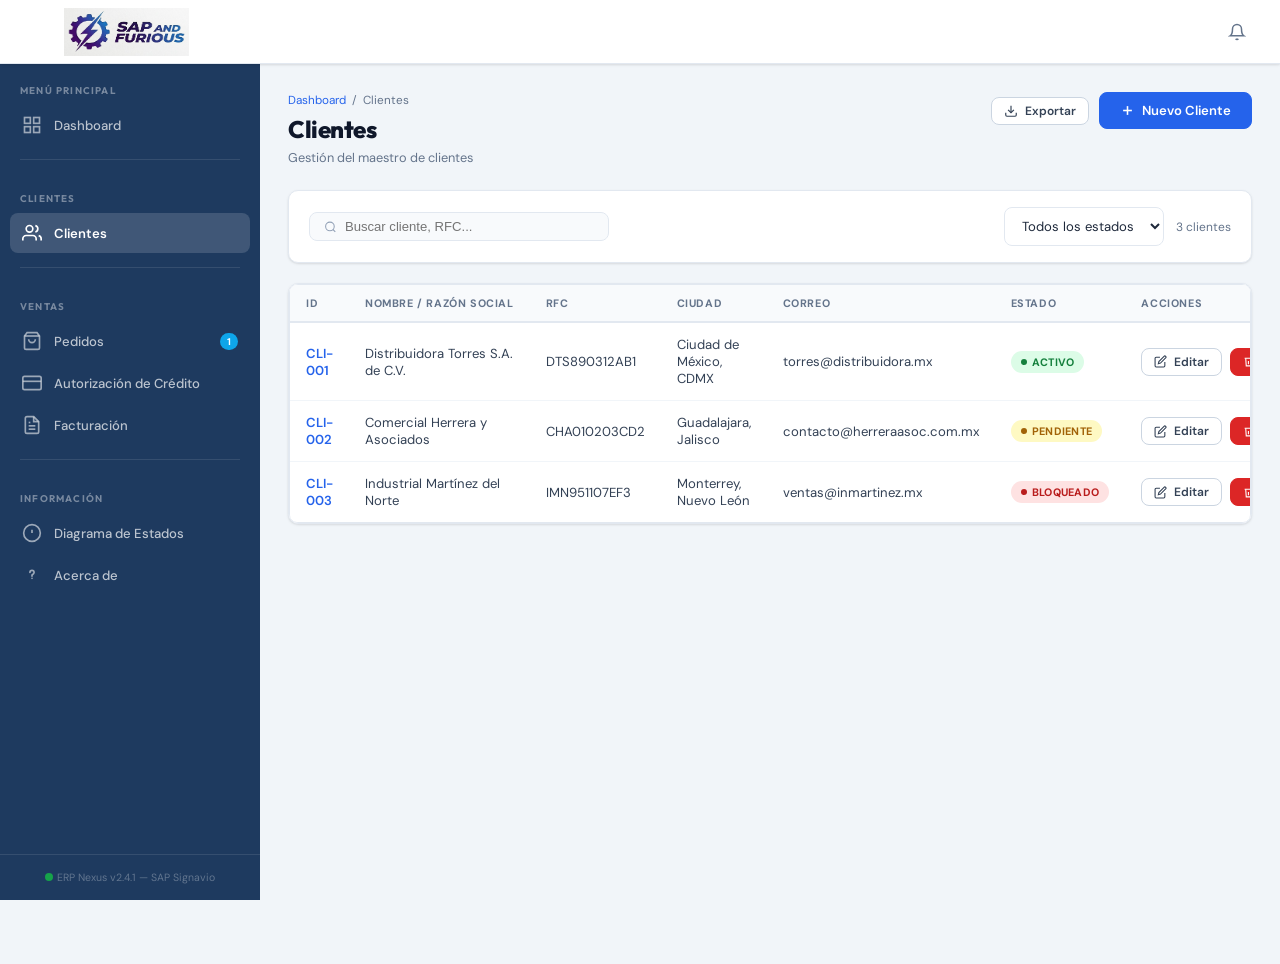
==== commit 522aa902: "second commit" ====
--- a/clientes.html
+++ b/clientes.html
@@ -13,9 +13,7 @@
 
   <main class="erp-content fade-in">
 
-    <!-- ══════════════════════════════════════════
-         LISTA DE CLIENTES
-    ══════════════════════════════════════════ -->
+    <!-- LISTA DE CLIENTES -->
     <div id="clientes-container">
 
       <div class="page-header">
@@ -27,7 +25,7 @@
           <p class="page-subtitle">Gestión del maestro de clientes</p>
         </div>
         <div style="display:flex; gap:10px; align-items:center">
-          <button class="btn btn-secondary btn-sm">
+          <button class="btn btn-secondary btn-sm" onclick="mostrarToast('Descargando archivo Excel...', 'success')">
             <svg width="14" height="14" viewBox="0 0 24 24" fill="none" stroke="currentColor" stroke-width="2">
               <path d="M21 15v4a2 2 0 0 1-2 2H5a2 2 0 0 1-2-2v-4"/><polyline points="7 10 12 15 17 10"/><line x1="12" y1="15" x2="12" y2="3"/>
             </svg>
@@ -88,9 +86,7 @@
       </div>
     </div>
 
-    <!-- ══════════════════════════════════════════
-         FORMULARIO CLIENTE (oculto por defecto)
-    ══════════════════════════════════════════ -->
+    <!-- FORMULARIO CLIENTE (oculto por defecto) -->
     <div id="form-container" style="display:none">
 
       <div class="page-header">
@@ -399,9 +395,7 @@
   </main>
 </div>
 
-<!-- ══════════════════════════════════════
-     MODAL: Confirmar eliminación
-══════════════════════════════════════ -->
+<!-- MODAL: Confirmar eliminación -->
 <div id="modal-eliminar-cliente" class="modal-overlay">
   <div class="modal-box">
     <div class="modal-header">
--- a/css/styles.css
+++ b/css/styles.css
@@ -1,12 +1,6 @@
-/* ============================================================
-   ERP NEXUS — Hoja de estilos principal
-   Paleta: Azul índigo profundo + blancos + grises platinum
-   Fuentes: Outfit (display) + DM Sans (body)
-   ============================================================ */
-
 @import url('https://fonts.googleapis.com/css2?family=Outfit:wght@300;400;500;600;700;800&family=DM+Sans:ital,wght@0,300;0,400;0,500;0,600;1,400&display=swap');
 
-/* ── Variables globales ── */
+/* ── variables globales ── */
 :root {
   --primary:        #1E3A5F;   /* Azul marino profundo */
   --primary-mid:    #2563EB;   /* Azul eléctrico */
@@ -52,9 +46,7 @@
 h1,h2,h3,h4,h5,h6 { font-family: 'Outfit', sans-serif; font-weight: 600; line-height: 1.3; }
 .display-font { font-family: 'Outfit', sans-serif; }
 
-/* ══════════════════════════════════════
-   LAYOUT: SIDEBAR + NAVBAR + CONTENT
-══════════════════════════════════════ */
+/* LAYOUT: SIDEBAR + NAVBAR + CONTENT */
 
 /* Navbar superior */
 .erp-navbar {
@@ -73,18 +65,18 @@
 .erp-navbar .brand {
   display: flex;
   align-items: center;
-  gap: 10px;
-  width: var(--sidebar-width);
+  /* Eliminamos el width fijo si solo quieres mover el logo, 
+     o usamos margin-left para empujarlo hacia la derecha */
+  margin-left: 40px; /* Ajusta este valor (ej. 40px, 60px, 100px) para separarlo de la izquierda a tu gusto */
   flex-shrink: 0;
 }
 
+/* 2. Corregimos el contenedor del logo para que acepte las dimensiones de tu imagen */
 .erp-navbar .brand-icon {
-  width: 36px; height: 36px;
-  background: linear-gradient(135deg, var(--primary-mid), var(--accent));
-  border-radius: 8px;
-  display: flex; align-items: center; justify-content: center;
-  color: #fff;
-  font-size: 18px;
+  /* Eliminamos el width y height fijos de 36px para que no corten la imagen de 120px */
+  display: flex; 
+  align-items: center; 
+  justify-content: center;
 }
 
 .erp-navbar .brand-name {
@@ -276,9 +268,7 @@
   transition: var(--transition);
 }
 
-/* ══════════════════════════════════════
-   COMPONENTES: CARDS
-══════════════════════════════════════ */
+/* COMPONENTES: CARDS */
 
 .erp-card {
   background: #fff;
@@ -325,9 +315,7 @@
   background: var(--neutral-50);
 }
 
-/* ══════════════════════════════════════
-   COMPONENTES: PAGE HEADER
-══════════════════════════════════════ */
+/* COMPONENTES: PAGE HEADER */
 
 .page-header {
   margin-bottom: 24px;
@@ -368,9 +356,7 @@
   margin-top: 4px;
 }
 
-/* ══════════════════════════════════════
-   COMPONENTES: FORMULARIOS
-══════════════════════════════════════ */
+/* COMPONENTES: FORMULARIOS */
 
 .form-section {
   margin-bottom: 28px;
@@ -457,9 +443,7 @@
 .was-validated .form-control:invalid ~ .invalid-feedback { display: block; }
 .form-control.is-invalid ~ .invalid-feedback { display: block; }
 
-/* ══════════════════════════════════════
-   COMPONENTES: BOTONES
-══════════════════════════════════════ */
+/* COMPONENTES: BOTONES */
 
 .btn {
   display: inline-flex;
@@ -529,9 +513,7 @@
 .btn-lg { padding: 12px 28px; font-size: 1rem; }
 .btn-icon { width: 36px; height: 36px; padding: 0; justify-content: center; }
 
-/* ══════════════════════════════════════
-   COMPONENTES: BADGES
-══════════════════════════════════════ */
+/* COMPONENTES: BADGES*/
 
 .badge {
   display: inline-flex;
@@ -565,15 +547,13 @@
 .badge-validacion-cliente   { background: #ede9fe; color: #6d28d9; }
 .badge-validacion-credito   { background: #dbeafe; color: #1d4ed8; }
 .badge-confirmar-pedido     { background: #d1fae5; color: #065f46; }
-.badge-recibido             { background: #ccfbf1; color: #0f766e; }
+.badge-recibido             { background: #92ffa4; color: #288830; }
 .badge-empaquetado          { background: #fef3c7; color: #92400e; }
 .badge-enviado              { background: #dbeafe; color: #1e40af; }
 .badge-facturado            { background: #f3e8ff; color: #7c3aed; }
 .badge-creada               { background: #d1fae5; color: #065f46; }
 
-/* ══════════════════════════════════════
-   COMPONENTES: TABS
-══════════════════════════════════════ */
+/* COMPONENTES: TABS */
 
 .erp-tabs {
   display: flex;
@@ -610,9 +590,7 @@
 .tab-content { display: none; }
 .tab-content.active { display: block; }
 
-/* ══════════════════════════════════════
-   COMPONENTES: TABLAS
-══════════════════════════════════════ */
+/* COMPONENTES: TABLAS */
 
 .erp-table-wrapper {
   overflow-x: auto;
@@ -681,9 +659,7 @@
   box-shadow: 0 0 0 2px rgba(37,99,235,.1);
 }
 
-/* ══════════════════════════════════════
-   COMPONENTES: MODALES
-══════════════════════════════════════ */
+/* COMPONENTES: MODALES */
 
 .modal-overlay {
   position: fixed;
@@ -772,9 +748,7 @@
   background: var(--neutral-50);
 }
 
-/* ══════════════════════════════════════
-   COMPONENTES: STAT CARDS (Dashboard)
-══════════════════════════════════════ */
+/* COMPONENTES: STAT CARDS (Dashboard) */
 
 .stat-card {
   background: #fff;
@@ -823,9 +797,7 @@
 .stat-change.up   { color: var(--success); }
 .stat-change.down { color: var(--danger); }
 
-/* ══════════════════════════════════════
-   COMPONENTES: ALERTS / BANNERS
-══════════════════════════════════════ */
+/* COMPONENTES: ALERTS / BANNERS */
 
 .alert {
   border-radius: 8px;
@@ -838,14 +810,12 @@
   border: 1px solid transparent;
 }
 
-.alert-info    { background: #dbeafe; color: #1e40af; border-color: #bfdbfe; }
+.alert-info    { background: #faddc6; color: #5f2b00; border-color: #f8b075; }
 .alert-warning { background: #fef3c7; color: #92400e; border-color: #fde68a; }
 .alert-success { background: #dcfce7; color: #14532d; border-color: #bbf7d0; }
 .alert-danger  { background: #fee2e2; color: #991b1b; border-color: #fecaca; }
 
-/* ══════════════════════════════════════
-   COMPONENTES: CRÉDITO / PROGRESS
-══════════════════════════════════════ */
+/* COMPONENTES: CRÉDITO / PROGRESS */
 
 .credit-bar-wrapper {
   background: var(--neutral-200);
@@ -865,9 +835,7 @@
 .credit-bar.medium  { background: linear-gradient(90deg, var(--warning), #f59e0b); }
 .credit-bar.danger  { background: linear-gradient(90deg, var(--danger), #ef4444); }
 
-/* ══════════════════════════════════════
-   DASHBOARD HOME
-══════════════════════════════════════ */
+/* DASHBOARD HOME */
 
 .welcome-banner {
   background: linear-gradient(135deg, var(--primary) 0%, var(--primary-mid) 60%, var(--accent) 100%);
@@ -906,9 +874,7 @@
 
 .welcome-subtitle { font-size: .9rem; opacity: .85; }
 
-/* ══════════════════════════════════════
-   UTILIDADES
-══════════════════════════════════════ */
+/* UTILIDADES */
 
 .text-muted  { color: var(--neutral-500) !important; }
 .text-sm     { font-size: .8rem; }
@@ -937,9 +903,7 @@
   margin: 20px 0;
 }
 
-/* ══════════════════════════════════════
-   RESPONSIVE
-══════════════════════════════════════ */
+/* RESPONSIVE */
 
 @media (max-width: 1024px) {
   .form-grid-4 { grid-template-columns: repeat(2, 1fr); }
@@ -962,9 +926,7 @@
   .erp-card-footer { flex-wrap: wrap; }
 }
 
-/* ══════════════════════════════════════
-   ANIMACIONES MISC
-══════════════════════════════════════ */
+/* ANIMACIONES MISC */
 
 @keyframes fadeIn {
   from { opacity: 0; transform: translateY(8px); }
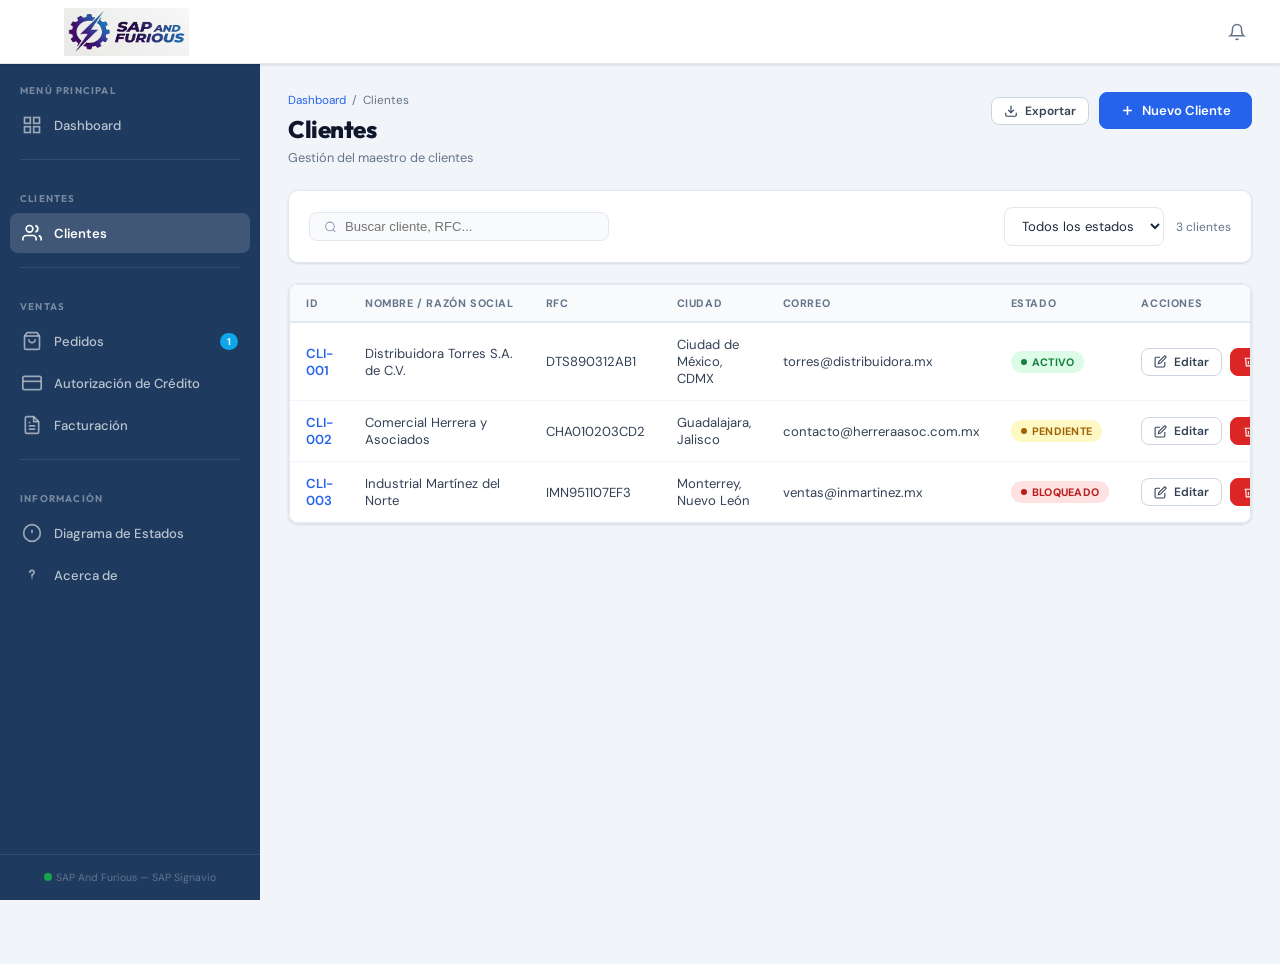
==== commit f04fa525: "Acerca de y Diagrama" ====
--- a/clientes.html
+++ b/clientes.html
@@ -144,10 +144,16 @@
                   </div>
                   Información General
                 </div>
-                <!-- Badge de estado del cliente (sólo lectura) -->
-                <div style="display:flex; align-items:center; gap:10px">
+                <!-- Badge de estado del cliente + selector -->
+                <div style="display:flex; align-items:center; gap:10px; flex-wrap:wrap">
                   <span class="text-muted text-sm">Estado del cliente:</span>
                   <span id="cli-estado-badge"><span class="badge badge-pendiente">Pendiente</span></span>
+                  <select id="cli-estado-select" class="form-select" style="width:auto; min-width:130px; font-size:.82rem"
+                    onchange="actualizarBadgeEstadoCliente(this.value)">
+                    <option value="pendiente">Pendiente</option>
+                    <option value="activo">Activo</option>
+                    <option value="bloqueado">Bloqueado</option>
+                  </select>
                 </div>
               </div>
               <div class="erp-card-body">
@@ -168,7 +174,17 @@
                     <div class="form-group">
                       <label>RFC <span class="required">*</span></label>
                       <input type="text" id="cli-rfc" class="form-control" required placeholder="Ej. DTS890312AB1" maxlength="13" style="text-transform:uppercase">
-                      <div class="invalid-feedback">RFC inválido</div>
+                    </div>
+                  </div>
+                </div>
+
+                <div class="form-section">
+                  <div class="form-section-title">Crédito</div>
+                  <div class="form-grid form-grid-4">
+                    <div class="form-group col-span-2">
+                      <label>Límite de Crédito (MXN)</label>
+                      <input type="number" id="cli-limite-credito" class="form-control" placeholder="Ej. 100000" min="0" step="1000" value="100000">
+                      <div class="invalid-feedback">Ingresa un monto válido</div>
                     </div>
                   </div>
                 </div>
@@ -216,15 +232,6 @@
                       <input type="text" id="cli-cp" class="form-control" placeholder="03810" maxlength="5">
                     </div>
                   </div>
-                </div>
-
-                <!-- Campo estado del cliente readonly con nota informativa -->
-                <div class="alert alert-info">
-                  <svg width="16" height="16" viewBox="0 0 24 24" fill="none" stroke="currentColor" stroke-width="2" style="flex-shrink:0">
-                    <circle cx="12" cy="12" r="10"/><line x1="12" y1="8" x2="12" y2="12"/><line x1="12" y1="16" x2="12.01" y2="16"/>
-                  </svg>
-                  El <strong>Estado del cliente</strong> es asignado automáticamente por el sistema y no puede modificarse manualmente.
-                  Los estados posibles son: <strong>Activo</strong>, <strong>Pendiente</strong> y <strong>Bloqueado</strong>.
                 </div>
 
               </div>
--- a/css/styles.css
+++ b/css/styles.css
@@ -544,7 +544,7 @@
 .badge-warning   { background: #ffedd5; color: #c2410c; }
 
 /* Badges de estado de pedido */
-.badge-validacion-cliente   { background: #ede9fe; color: #6d28d9; }
+.badge-validacion-cliente   { background: #34ace3; color: #ffffff; }
 .badge-validacion-credito   { background: #dbeafe; color: #1d4ed8; }
 .badge-confirmar-pedido     { background: #d1fae5; color: #065f46; }
 .badge-recibido             { background: #92ffa4; color: #288830; }
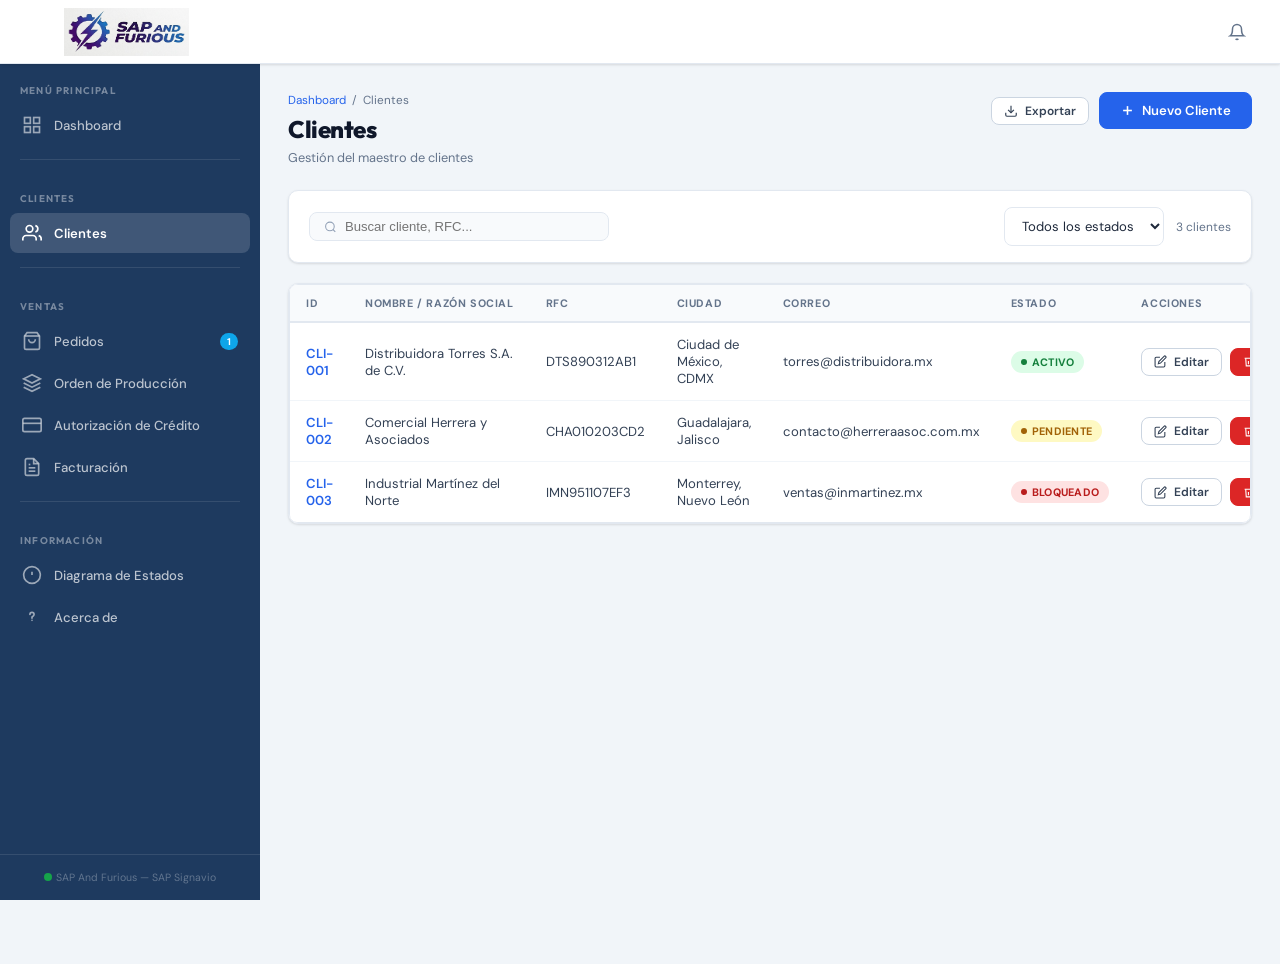
==== commit 2641b828: "commit 18 mayo" ====
--- a/clientes.html
+++ b/clientes.html
@@ -272,7 +272,7 @@
                   <div class="form-grid form-grid-3">
                     <div class="form-group">
                       <label>Método de pago</label>
-                      <select id="cli-metodo" class="form-select">
+                      <select id="cli-metodo" class="form-select" onchange="toggleBancoPorMetodo(this.value)">
                         <option value="">-- Seleccionar --</option>
                         <option value="Transferencia bancaria">Transferencia bancaria</option>
                         <option value="Cheque">Cheque</option>
@@ -507,6 +507,52 @@
     const params = new URLSearchParams(window.location.search);
     if (params.get('mode') === 'new') mostrarFormNuevo();
   });
+
+  /* ── Fix 1: Ocultar/bloquear banco cuando el método es Efectivo ── */
+  function toggleBancoPorMetodo(metodo) {
+    const esEfectivo = metodo === 'Efectivo';
+    const camposBanco = ['cli-banco','cli-cuenta','cli-clabe'];
+    camposBanco.forEach(id => {
+      const el = document.getElementById(id);
+      if (!el) return;
+      el.disabled = esEfectivo;
+      if (esEfectivo) {
+        el.value = '';
+        el.style.background = 'var(--neutral-100)';
+        el.style.color = 'var(--neutral-400)';
+        el.style.cursor = 'not-allowed';
+      } else {
+        el.style.background = '';
+        el.style.color = '';
+        el.style.cursor = '';
+      }
+    });
+    // Actualizar etiqueta visual
+    const secBanco = document.querySelector('.form-section:nth-of-type(2) .form-section-title');
+    // Mostrar aviso si es efectivo
+    let aviso = document.getElementById('aviso-efectivo');
+    if (esEfectivo) {
+      if (!aviso) {
+        aviso = document.createElement('div');
+        aviso.id = 'aviso-efectivo';
+        aviso.className = 'alert alert-info';
+        aviso.style.cssText = 'margin-top:10px; font-size:.82rem';
+        aviso.innerHTML = 'ℹ️ El método <strong>Efectivo</strong> no requiere datos bancarios.';
+        const contenedor = document.getElementById('cli-banco')?.closest('.form-section');
+        if (contenedor) contenedor.insertAdjacentElement('afterbegin', aviso);
+      }
+      aviso.style.display = '';
+    } else if (aviso) {
+      aviso.style.display = 'none';
+    }
+  }
+
+  // Aplicar al cargar el form si ya tiene Efectivo seleccionado
+  const _llenarFormClienteOrig = window.llenarFormCliente || llenarFormCliente;
+  window.llenarFormCliente = function(c) {
+    _llenarFormClienteOrig(c);
+    if (c.metodo_pago) toggleBancoPorMetodo(c.metodo_pago);
+  };
 </script>
 </body>
-</html>
+</html>
--- a/css/styles.css
+++ b/css/styles.css
@@ -241,6 +241,11 @@
   border-radius: 20px;
 }
 
+.sidebar-badge-warning {
+  background: var(--warning);
+  color: #1a1a1a;
+}
+
 .sidebar-divider {
   height: 1px;
   background: rgba(255,255,255,.1);
@@ -1026,4 +1031,4 @@
   font-size: .82rem;
   font-weight: 600;
   color: #92400e;
-}
+}
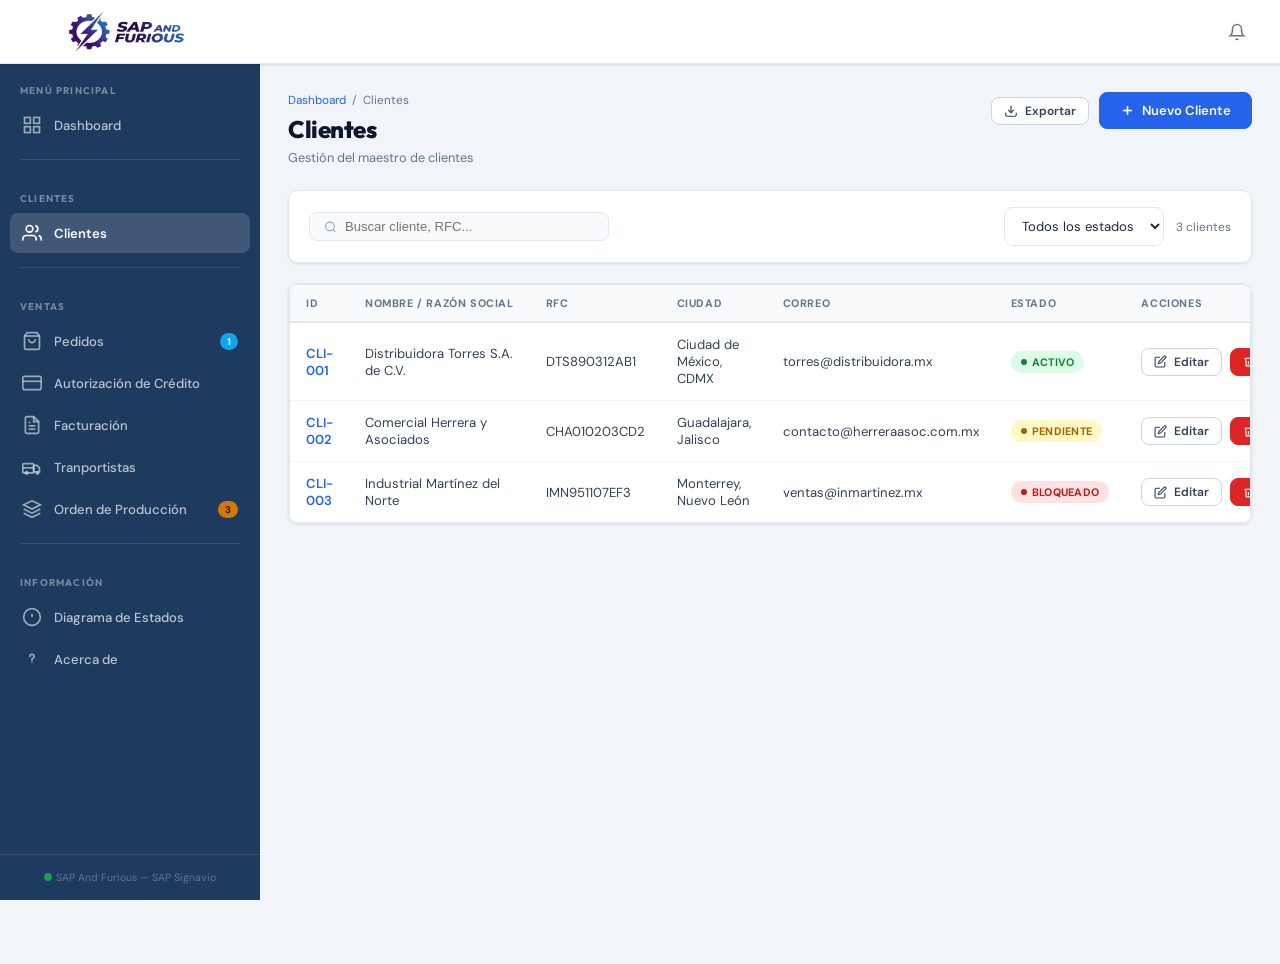
==== commit 19e73ab0: "si" ====
--- a/clientes.html
+++ b/clientes.html
@@ -3,7 +3,7 @@
 <head>
   <meta charset="UTF-8">
   <meta name="viewport" content="width=device-width, initial-scale=1.0">
-  <title>ERP Nexus — Clientes</title>
+  <title>SAP & FURIOUS — Clientes</title>
   <link rel="stylesheet" href="css/styles.css">
 </head>
 <body>
